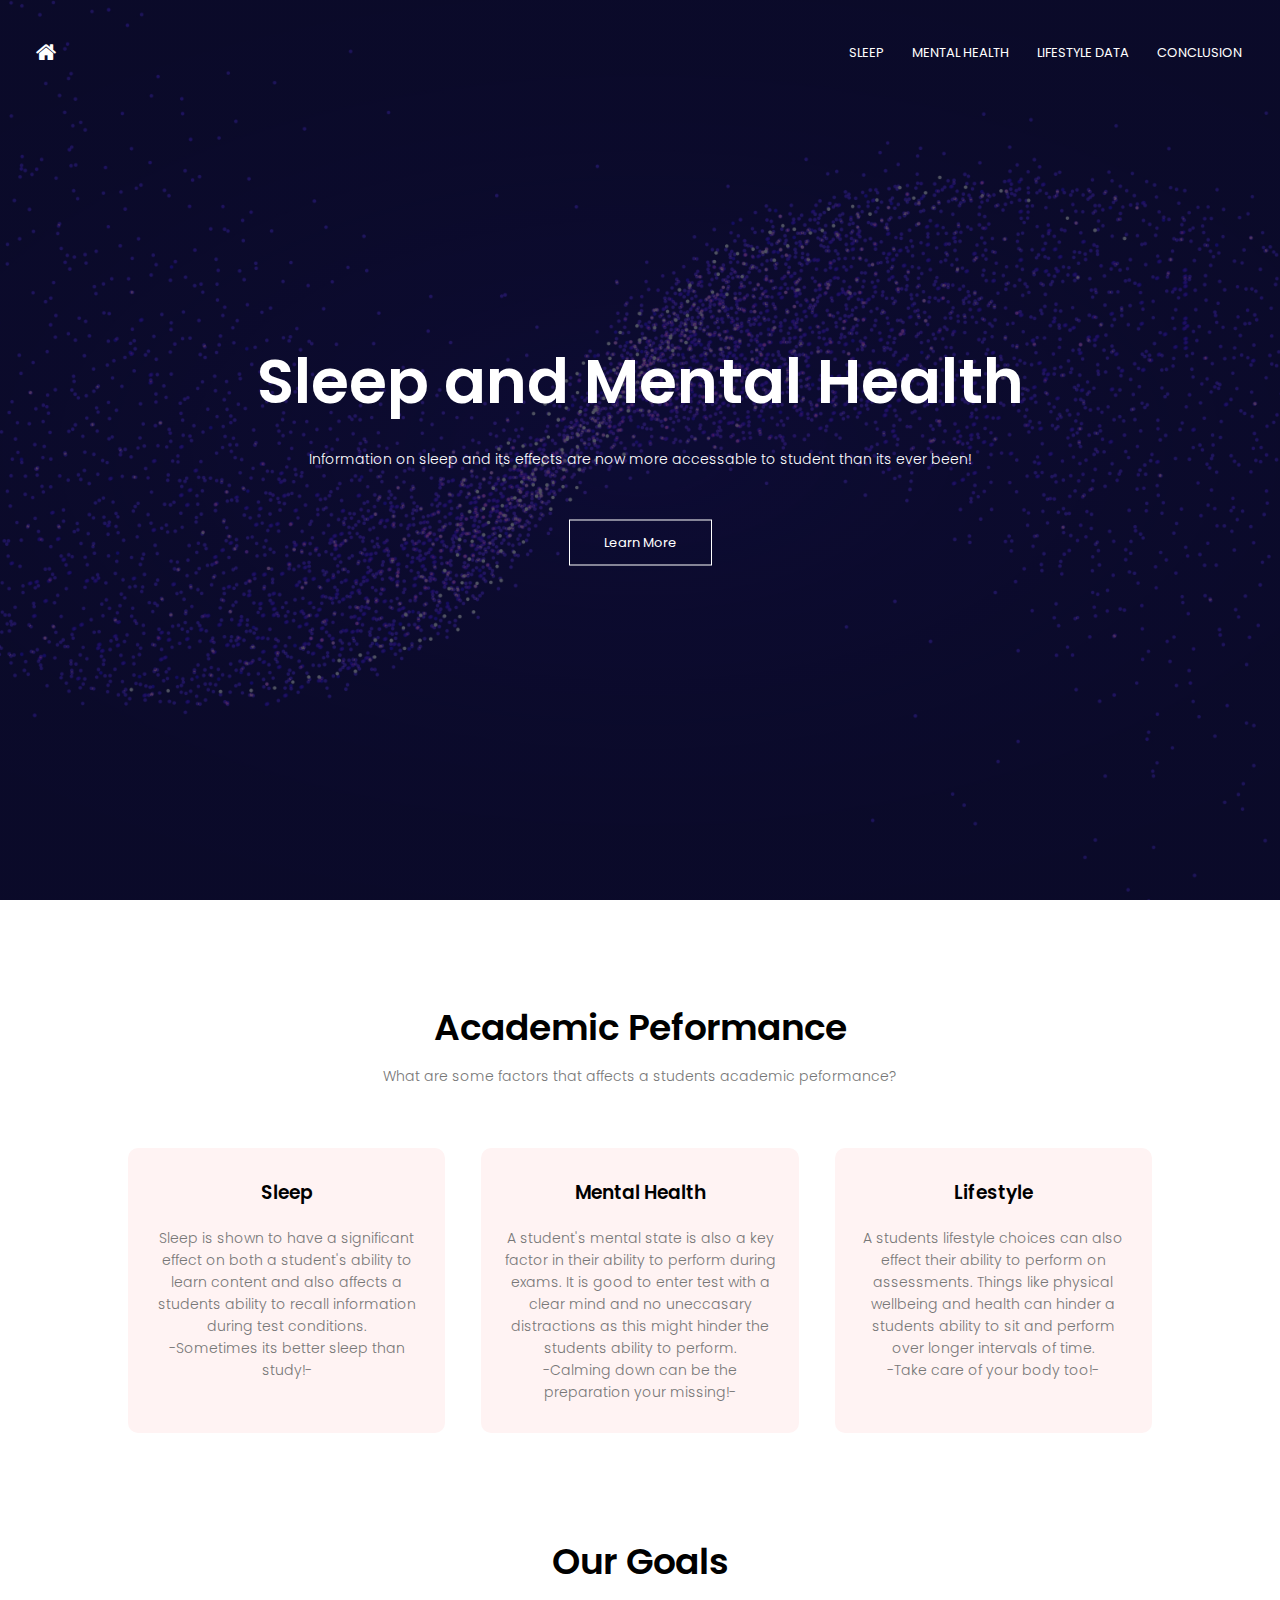
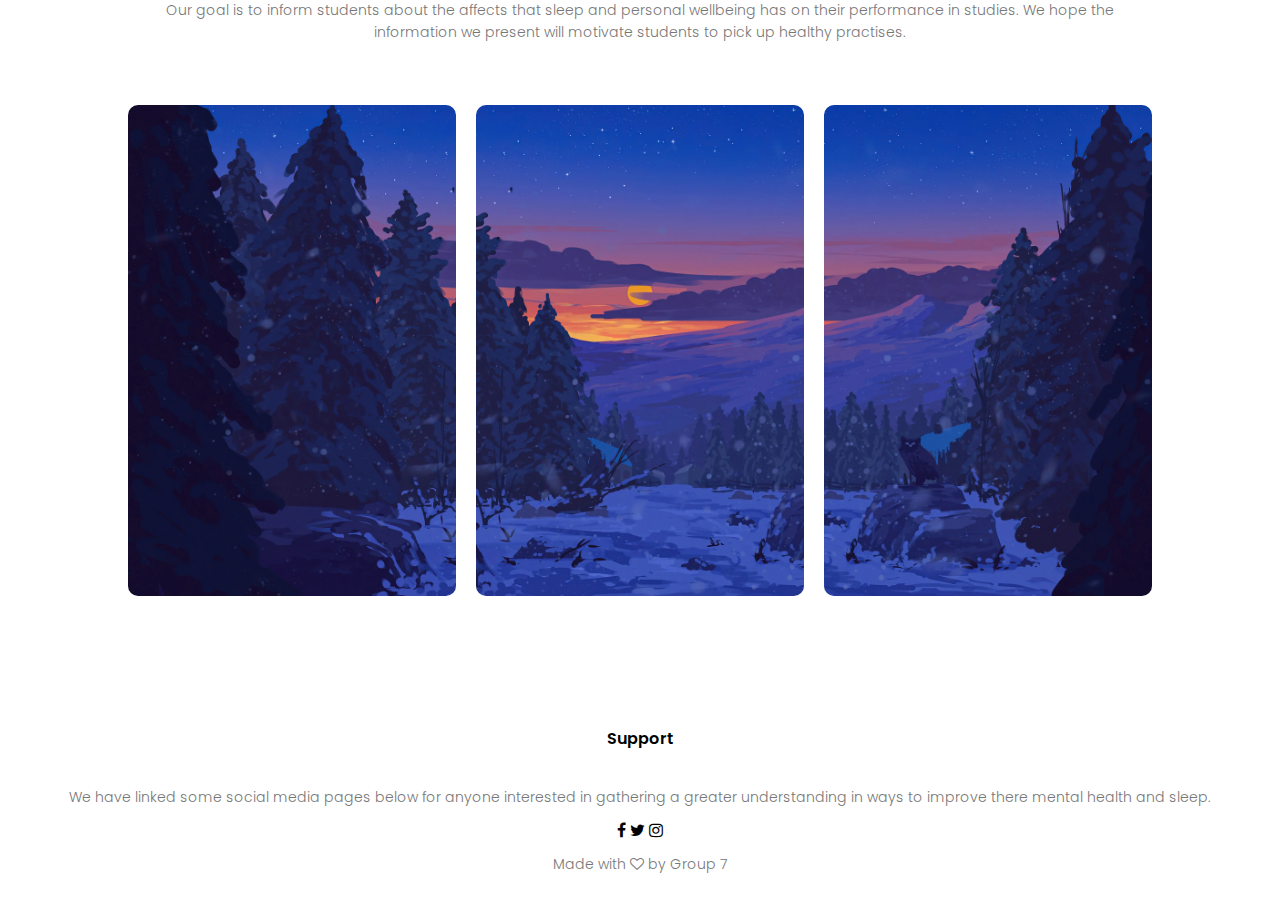
==== src/index.html @ da7c632c "rrrr" ====
<!DOCTYPE html>
<html lang="en">
  <head>
    <meta charset="UTF-8" />
    <meta name="viewport" content="width=device-width, initial-scale=1.0" />
    <title>Sleep and Mental Health</title>
    <link rel="stylesheet" href="style.css" />
    <link rel="preconnect" href="https://fonts.gstatic.com" />
    <link
      href="https://fonts.googleapis.com/css2?family=Poppins:wght@100;200;300;400;600;700&display=swap"
      rel="stylesheet"
    />
    <link
      rel="stylesheet"
      href="https://cdnjs.cloudflare.com/ajax/libs/font-awesome/4.7.0/css/font-awesome.css"
    />
    <link rel="stylesheet" href="scrollbar.css" />
  </head>
  <body>
    <section class="header">
      <nav>
        <a href="index.html" class="logo"><i class="fa fa-home"></i></a>
        <div class="menu">
          <div class="nav-links" id="navLinks">
            <i class="fa fa-times" onclick="hideMenu()"></i>
            <ul>
              <li><a href="pages/sleep/index.html">SLEEP</a></li>
              <li><a href="pages/mental/index.html">MENTAL HEALTH</a></li>
              <li><a href="pages/lifestyle/index.html">LIFESTYLE DATA</a></li>
              <li><a href="pages/conclusion/index.html">CONCLUSION</a></li>
            </ul>
          </div>
          <i class="fa fa-bars" onclick="showMenu()"></i>
        </div>
      </nav>
      <div class="text-box">
        <h1>Sleep and Mental Health</h1>
        <p>
          Information on sleep and its effects are now more accessable to
          student than its ever been!
        </p>
        <a href="#scroll" class="hero-btn">Learn More</a>
      </div>
    </section>
    <div id="scroll">
      <section class="sleep">
        <h1>Academic Peformance</h1>
        <p>
          What are some factors that affects a students academic peformance?
        </p>
        <div class="row">
          <div class="course-col">
            <h3>Sleep</h3>
            <p>
              Sleep is shown to have a significant effect on both a student's
              ability to learn content and also affects a students ability to
              recall information during test conditions.
              <br />-Sometimes its better sleep than study!-
            </p>
          </div>

          <div class="course-col">
            <h3>Mental Health</h3>
            <p>
              A student's mental state is also a key factor in their ability to
              perform during exams. It is good to enter test with a clear mind
              and no uneccasary distractions as this might hinder the students
              ability to perform.
              <br />-Calming down can be the preparation your missing!-
            </p>
          </div>
          <div class="course-col">
            <h3>Lifestyle</h3>
            <p>
              A students lifestyle choices can also effect their ability to
              perform on assessments. Things like physical wellbeing and health
              can hinder a students ability to sit and perform over longer
              intervals of time.
              <br />-Take care of your body too!-
            </p>
          </div>
        </div>
      </section>
    </div>
    <section class="goals">
      <h1>Our Goals</h1>
      <p>
        Our goal is to inform students about the affects that sleep and personal
        wellbeing has on their performance in studies. We hope the information
        we present will motivate students to pick up healthy practises.
      </p>
      <div class="row">
        <div class="campus-col">
          <img src="assets/sleep.jpg" />
          <div class="layer">
            <h3>SLEEP</h3>
          </div>
        </div>
        <div class="campus-col">
          <img src="assets/mental.jpg" />
          <div class="layer">
            <h3>MENTAL HEALTH</h3>
          </div>
        </div>
        <div class="campus-col">
          <img src="assets/lifestyle.jpg" />
          <div class="layer">
            <h3>LIFESTYLE</h3>
          </div>
        </div>
      </div>
    </section>
    <section class="footer">
      <h4>Support</h4>
      <p>
        We have linked some social media pages below for anyone interested in
        gathering a greater understanding in ways to improve there mental health
        and sleep.
      </p>

      <div class="icons">
        <i class="fa fa-facebook"></i>
        <i class="fa fa-twitter"></i>
        <i class="fa fa-instagram"></i>
      </div>
      <p>Made with <i class="fa fa-heart-o"></i> by Group 7</p>
    </section>

    <script>
      var navLinks = document.getElementById("navLinks");
      function showMenu() {
        navLinks.style.right = "0";
      }
      function hideMenu() {
        navLinks.style.right = "-200px";
      }
    </script>
  </body>
</html>
---- src/style.css ----
* {
  margin: 0;
  padding: 0;
  font-family: "Poppins", sans-serif;
}


html { scroll-behavior:smooth; } 

body {
  overflow: overlay;
  overflow-x: hidden;
}

.header {
  min-height: 100vh;
  width: 100%;
  background-image: linear-gradient(rgba(4, 9, 30, 0.7), rgba(4, 9, 30, 0.7)),
    url(assets/bg.jpg);
  background-position: center;
  background-size: cover;
  position: relative;
}

nav {
  display: flex;
  padding: 2%;
  justify-content: space-between;
  align-items: center;
}

nav img {
  width: 150px;
}

.nav-links {
  flex: 1;
  text-align: right;
}

.nav-links ul li {
  list-style: none;
  display: inline-block;
  padding: 8px 12px;
  position: relative;
}

.nav-links ul li a {
  color: #fff;
  text-decoration: none;
  font-size: 13px;
}

.nav-links ul li::after {
  content: "";
  width: 0%;
  height: 2px;
  background: #830086;
  display: block;
  margin: auto;
  transition: 0.5s;
}

.nav-links ul li:hover::after {
  width: 100%;
}

.text-box {
  width: 90%;
  color: #fff;
  position: absolute;
  top: 50%;
  left: 50%;
  transform: translate(-50%, -50%);
  text-align: center;
}

.text-box h1 {
  font-size: 62px;
}

.text-box p {
  margin: 10px 0 40px;
  font-size: 14px;
  color: #fff;
}

.hero-btn {
  display: inline-block;
  text-decoration: none;
  color: #fff;
  border: 1px solid #fff;
  padding: 12px 34px;
  font-size: 13px;
  background: transparent;
  position: relative;
  cursor: pointer;
}

.hero-btn:hover {
  border: 1px solid #830086;
  background: #830086;
  transition: 1s;
}

.logo {
    display: block;
    color: #fff;
    margin: 10px;
    font-size: 22px;
    cursor: pointer;
    text-decoration: none;
    transition: 0.3s;
    transition-property: color; 
}

.logo:hover{
  color: #830086
}

.menu .fa {
  display: none;
}

@media (max-width: 700px) {
    .text-box h1 {
    font-size: 60px;
  }

  .nav-links ul li {
    display: block;
  }

  .nav-links {
    position: absolute;
    background: #830086;
    height: 100vh;
    width: 200px;
    top: 0;
    right: -200px;
    text-align: left;
    z-index: 2;
    transition: 1s;
  }

  .menu .fa {
    display: block;
    color: #fff;
    margin: 10px;
    font-size: 22px;
    cursor: pointer;
  }

  .nav-links ul {
    padding: 30px;
  }
}

.sleep {
  width: 80%;
  margin: auto;
  text-align: center;
  padding-top: 100px;
}

h1 {
  font-size: 36px;
  font-weight: 600;
}

p {
  color: #777;
  font-size: 14px;
  font-weight: 300;
  line-height: 22px;
  padding: 10px;
}

.row {
  margin-top: 5%;
  display: flex;
  justify-content: space-between;
}

.course-col{
    flex-basis: 31%;
    background: #fff3f3;
    border-radius: 10px;
    margin-bottom: 5%;
    padding: 20px 12px;
    box-sizing: border-box;
}
h3{
    text-align: center;
    font-weight: 600;
    margin: 10px 0;
}
.course-col:hover{
    box-shadow: 0 0 20px 0px rgba(0,0,0,0.2);
}
@media(max-width:700px){
    .row{
        flex-direction: column;
    }
}

.goals{
    width: 80%;
    margin: auto;
    text-align: center;
    padding:50px;
}

.campus-col{
    flex-basis: 32%;
    border-radius: 10px;
    margin-bottom: 30px;
    position: relative;
    overflow: hidden;
}


.campus-col img{
    width: 100%;
    height: 100%;
    display: block;
}

.layer{
    background: transparent;
    height: 100%;
    width: 100%;
    position: absolute;
    top: 0;
    left: 0;
    transition: 0.5s;
    cursor: pointer;
}
.layer:hover{
    background: #830086;
}
.layer h3{
    width: 100%;
    font-weight: 500;
    color: #fff;
    font-size: 26px;
    bottom:0;
    left: 50%;
    transform: translateX(-50%);
    position: absolute;
    opacity: 0;
    transition: 0.5s;
}

.layer:hover h3{
    bottom: 49%;
    opacity: 1;
}

.footer{
    width: 100%;
    text-align: center;
    padding: 30px 0;
}

.footer h4{
    margin-bottom: 25px;
    margin-top: 20px;
    font-weight: 600;
}
---- src/scrollbar.css ----
::-webkit-scrollbar {
    width: 10px;
    background-color: transparent;
}

::-webkit-scrollbar-track {
    -webkit-box-shadow: inset 0 0 6px rgba(176, 4, 255, 0.3);
    background-color: transparent;
}

::-webkit-scrollbar-thumb {
    background-color: #830086;
    box-shadow: -3px, 0px, 10px, 3px, #0ff ;
}
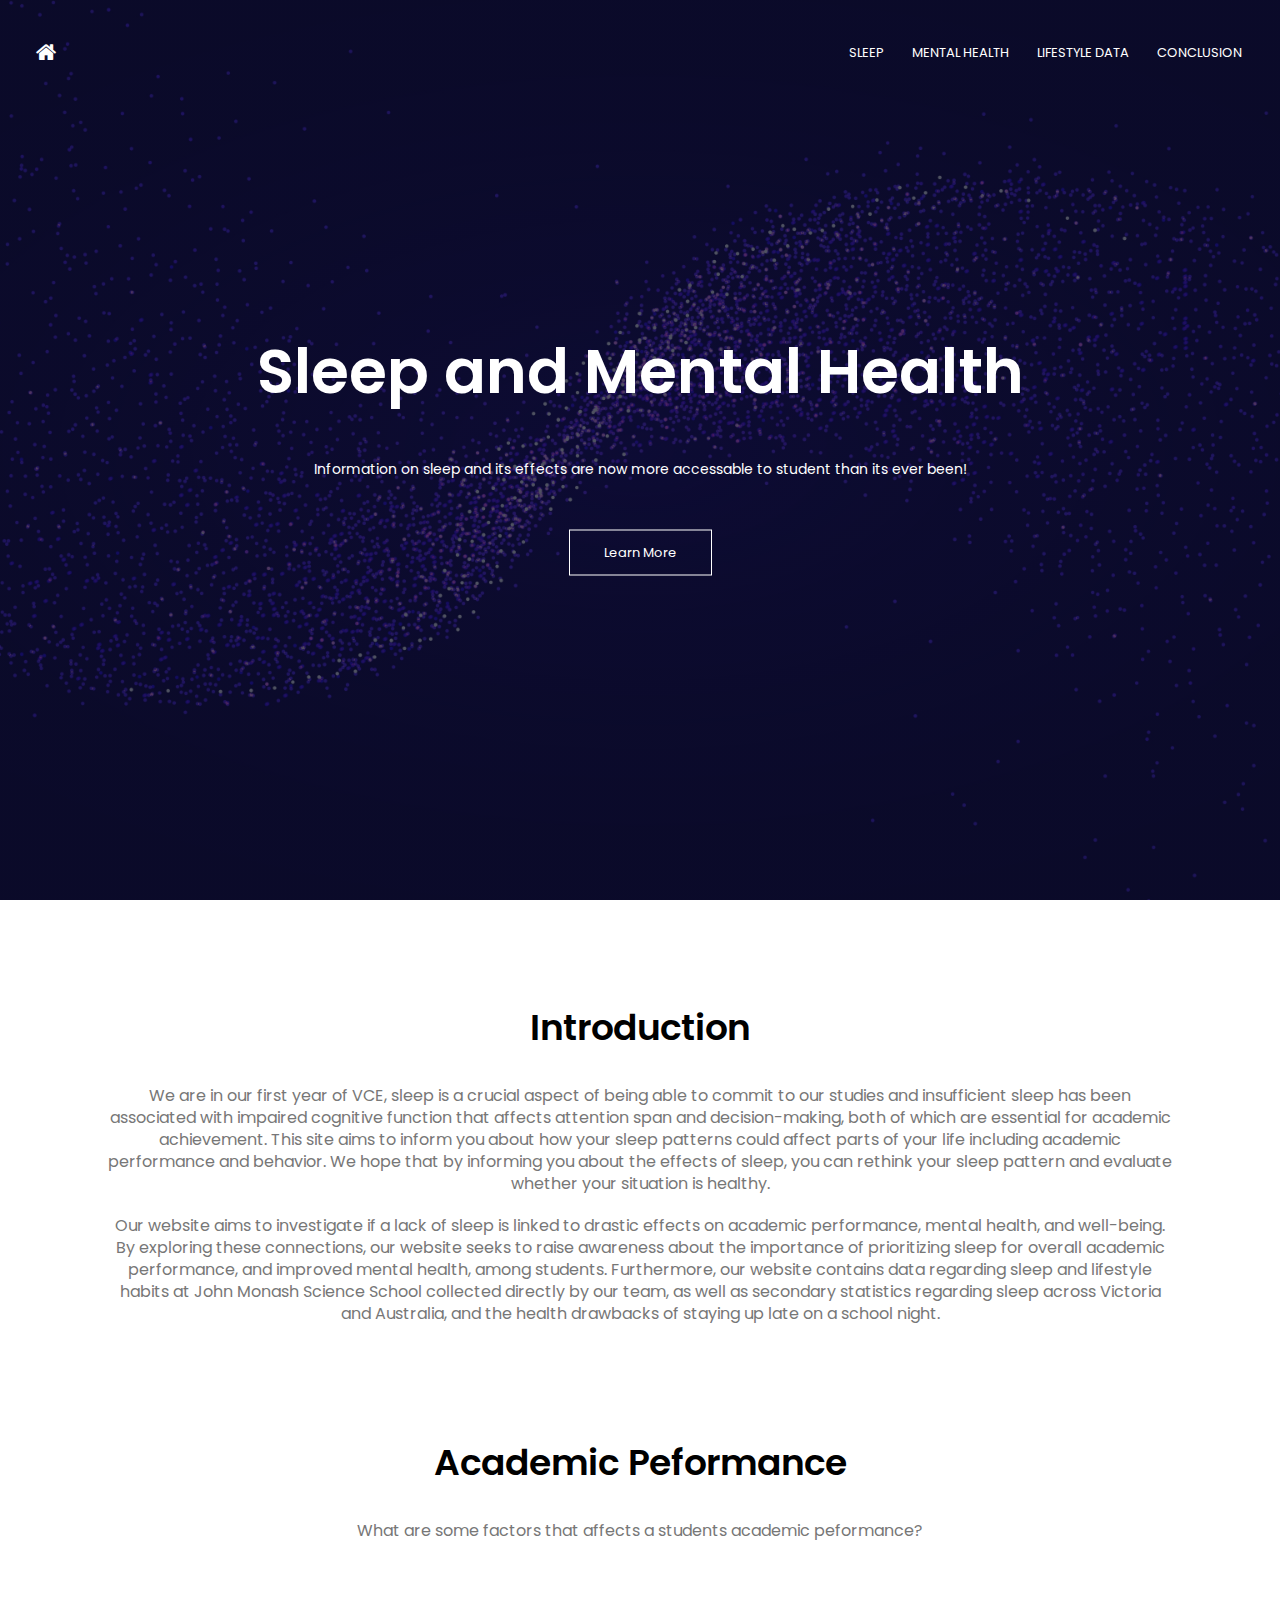
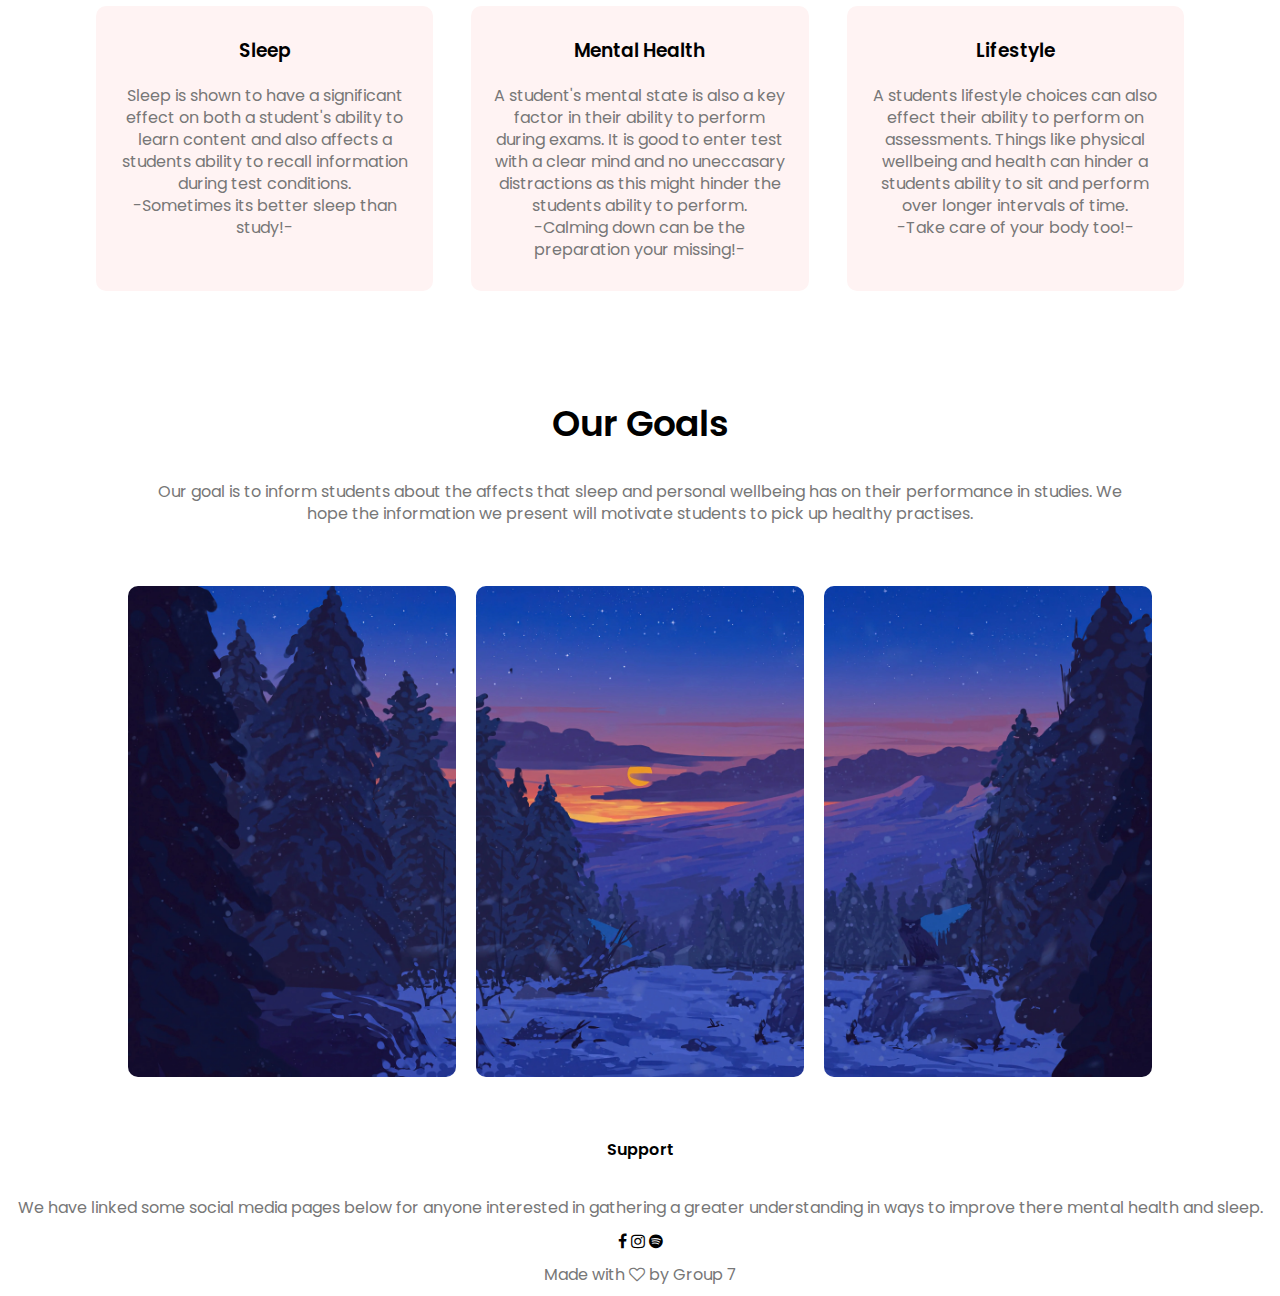
==== commit 039eb7ac: "min" ====
--- a/src/index.html
+++ b/src/index.html
@@ -15,6 +15,7 @@
       href="https://cdnjs.cloudflare.com/ajax/libs/font-awesome/4.7.0/css/font-awesome.css"
     />
     <link rel="stylesheet" href="scrollbar.css" />
+    <link rel="icon" href="/src/assets/icon.png" />
   </head>
   <body>
     <section class="header">
@@ -43,6 +44,34 @@
       </div>
     </section>
     <div id="scroll">
+      <section class="sleep">
+        <div>
+          <h1>Introduction</h1>
+          <p>
+            We are in our first year of VCE, sleep is a crucial aspect of being
+            able to commit to our studies and insufficient sleep has been
+            associated with impaired cognitive function that affects attention
+            span and decision-making, both of which are essential for academic
+            achievement. This site aims to inform you about how your sleep
+            patterns could affect parts of your life including academic
+            performance and behavior. We hope that by informing you about the
+            effects of sleep, you can rethink your sleep pattern and evaluate
+            whether your situation is healthy.
+          </p>
+          <p>
+            Our website aims to investigate if a lack of sleep is linked to
+            drastic effects on academic performance, mental health, and
+            well-being. By exploring these connections, our website seeks to
+            raise awareness about the importance of prioritizing sleep for
+            overall academic performance, and improved mental health, among
+            students. Furthermore, our website contains data regarding sleep and
+            lifestyle habits at John Monash Science School collected directly by
+            our team, as well as secondary statistics regarding sleep across
+            Victoria and Australia, and the health drawbacks of staying up late
+            on a school night.
+          </p>
+        </div>
+      </section>
       <section class="sleep">
         <h1>Academic Peformance</h1>
         <p>
@@ -91,22 +120,29 @@
       </p>
       <div class="row">
         <div class="campus-col">
-          <img src="assets/sleep.jpg" />
-          <div class="layer">
-            <h3>SLEEP</h3>
-          </div>
+          <a href="/src/pages/sleep/index.html"
+            ><img src="/src/assets/sleep.jpg" />
+            <div class="layer">
+              <h3>SLEEP</h3>
+            </div>
+          </a>
+        </div>
+
+        <div class="campus-col">
+          <a href="/src/pages/mental/index.html">
+            <img src="assets/mental.jpg" />
+            <div class="layer">
+              <h3>MENTAL HEALTH</h3>
+            </div>
+          </a>
         </div>
         <div class="campus-col">
-          <img src="assets/mental.jpg" />
-          <div class="layer">
-            <h3>MENTAL HEALTH</h3>
-          </div>
-        </div>
-        <div class="campus-col">
-          <img src="assets/lifestyle.jpg" />
-          <div class="layer">
-            <h3>LIFESTYLE</h3>
-          </div>
+          <a href="/src/pages/lifestyle/index.html"
+            ><img src="assets/lifestyle.jpg" />
+            <div class="layer">
+              <h3>LIFESTYLE</h3>
+            </div></a
+          >
         </div>
       </div>
     </section>
@@ -119,9 +155,18 @@
       </p>
 
       <div class="icons">
-        <i class="fa fa-facebook"></i>
-        <i class="fa fa-twitter"></i>
-        <i class="fa fa-instagram"></i>
+        <a href="https://www.facebook.com/AUMentalHealth/" target="_blank"
+          ><i class="fa fa-facebook"></i
+        ></a>
+        <i class="fa-brands fa-tiktok"></i>
+        <a href="https://www.instagram.com/aumentalhealth/" target="_blank"
+          ><i class="fa fa-instagram"></i
+        ></a>
+        <a
+          href="https://open.spotify.com/album/54vGSK50oe08qxz2xXECEC?si=YRIzp8s9RoiJsad7E8c7OQ"
+          target="_blank"
+          ><i class="fa fa-spotify"></i
+        ></a>
       </div>
       <p>Made with <i class="fa fa-heart-o"></i> by Group 7</p>
     </section>
--- a/src/style.css
+++ b/src/style.css
@@ -16,7 +16,7 @@
   min-height: 100vh;
   width: 100%;
   background-image: linear-gradient(rgba(4, 9, 30, 0.7), rgba(4, 9, 30, 0.7)),
-    url(assets/bg.jpg);
+    url(/src/assets/bg.jpg);
   background-position: center;
   background-size: cover;
   position: relative;
@@ -157,7 +157,7 @@
 }
 
 .sleep {
-  width: 80%;
+  width: 85%;
   margin: auto;
   text-align: center;
   padding-top: 100px;
@@ -166,12 +166,13 @@
 h1 {
   font-size: 36px;
   font-weight: 600;
+  padding-bottom: 20px;
 }
 
 p {
   color: #777;
-  font-size: 14px;
-  font-weight: 300;
+  font-size: 16px;
+  font-weight: 400;
   line-height: 22px;
   padding: 10px;
 }
@@ -214,7 +215,7 @@
 .campus-col{
     flex-basis: 32%;
     border-radius: 10px;
-    margin-bottom: 30px;
+    margin-bottom: 10px;
     position: relative;
     overflow: hidden;
 }
@@ -256,15 +257,18 @@
     bottom: 49%;
     opacity: 1;
 }
-
+.icons i{
+  color: black;
+}
 .footer{
-    width: 100%;
     text-align: center;
-    padding: 30px 0;
+    width: 100%;
+
 }
 
 .footer h4{
-    margin-bottom: 25px;
-    margin-top: 20px;
-    font-weight: 600;
+
+  margin-bottom: 25px;
+  font-weight: 600;
+  
 }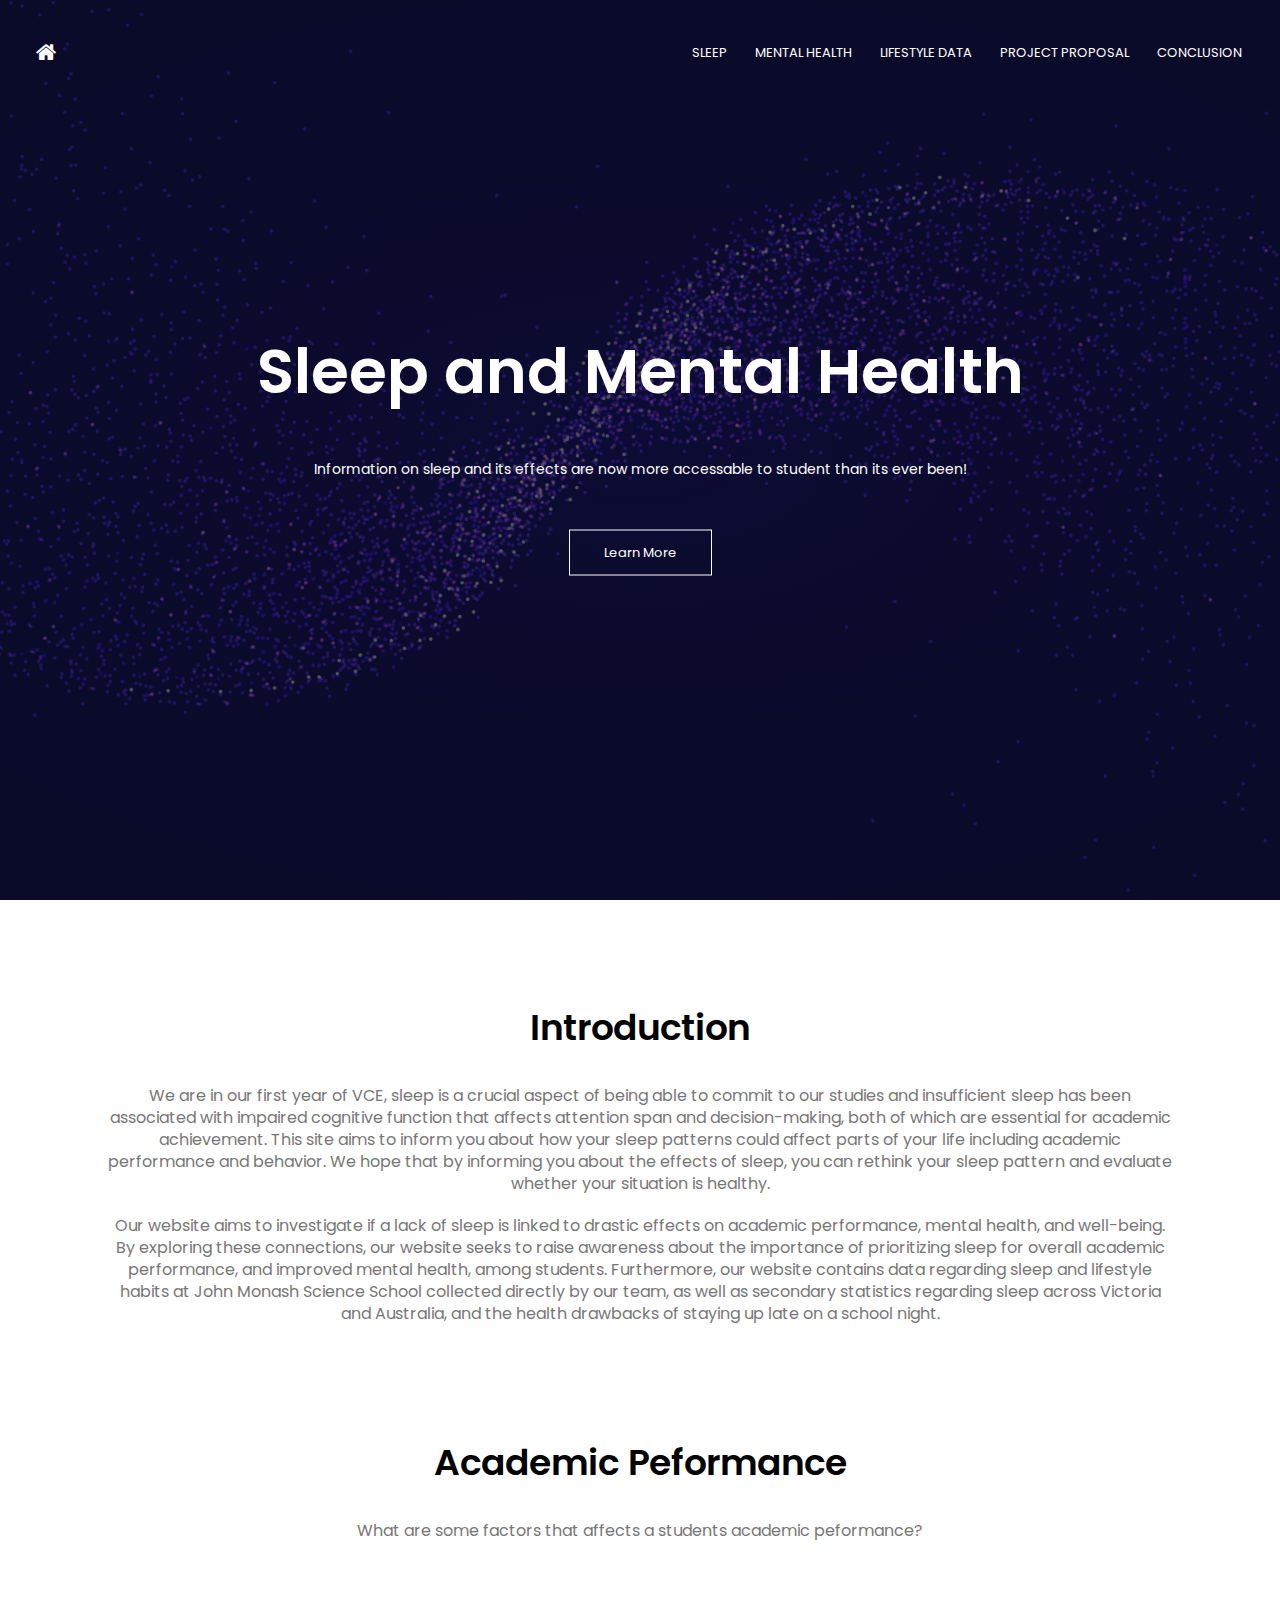
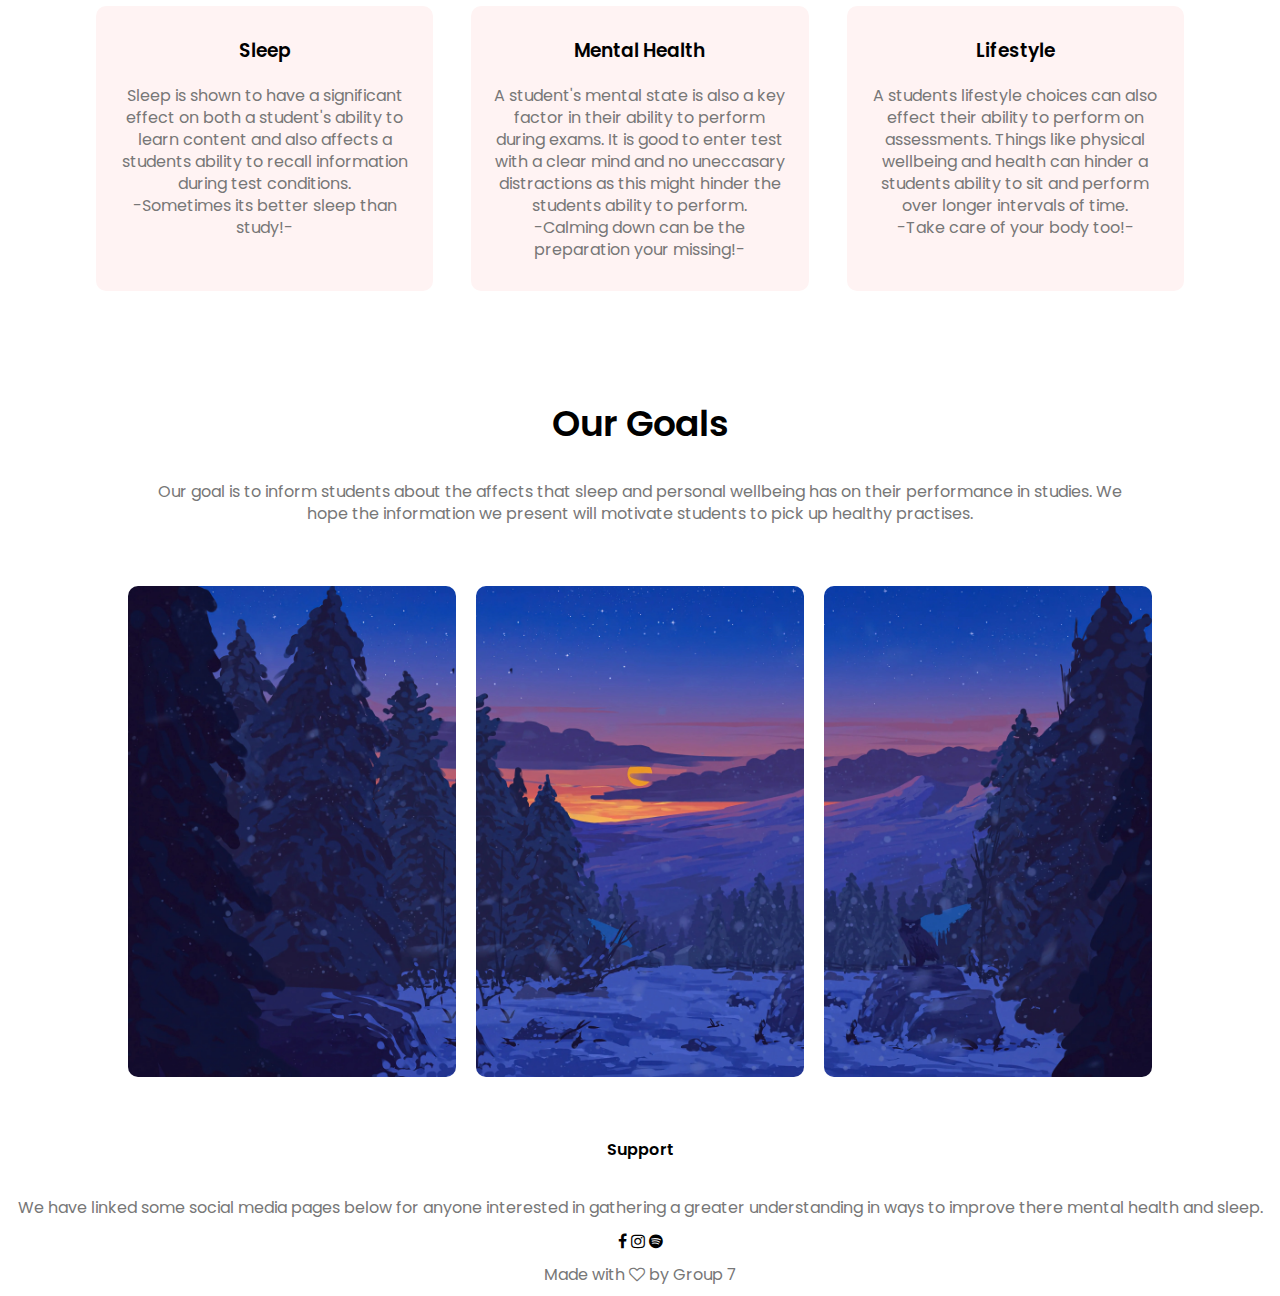
==== commit 46a5a7ed: "final 17/03/2024" ====
--- a/src/index.html
+++ b/src/index.html
@@ -28,6 +28,7 @@
               <li><a href="pages/sleep/index.html">SLEEP</a></li>
               <li><a href="pages/mental/index.html">MENTAL HEALTH</a></li>
               <li><a href="pages/lifestyle/index.html">LIFESTYLE DATA</a></li>
+              <li><a href="pages/proposal/index.html">PROJECT PROPOSAL</a></li>
               <li><a href="pages/conclusion/index.html">CONCLUSION</a></li>
             </ul>
           </div>
--- a/src/style.css
+++ b/src/style.css
@@ -197,7 +197,7 @@
     margin: 10px 0;
 }
 .course-col:hover{
-    box-shadow: 0 0 20px 0px rgba(0,0,0,0.2);
+    box-shadow: 0 0 20px 20px rgba(0,0,0,0.2);
 }
 @media(max-width:700px){
     .row{
